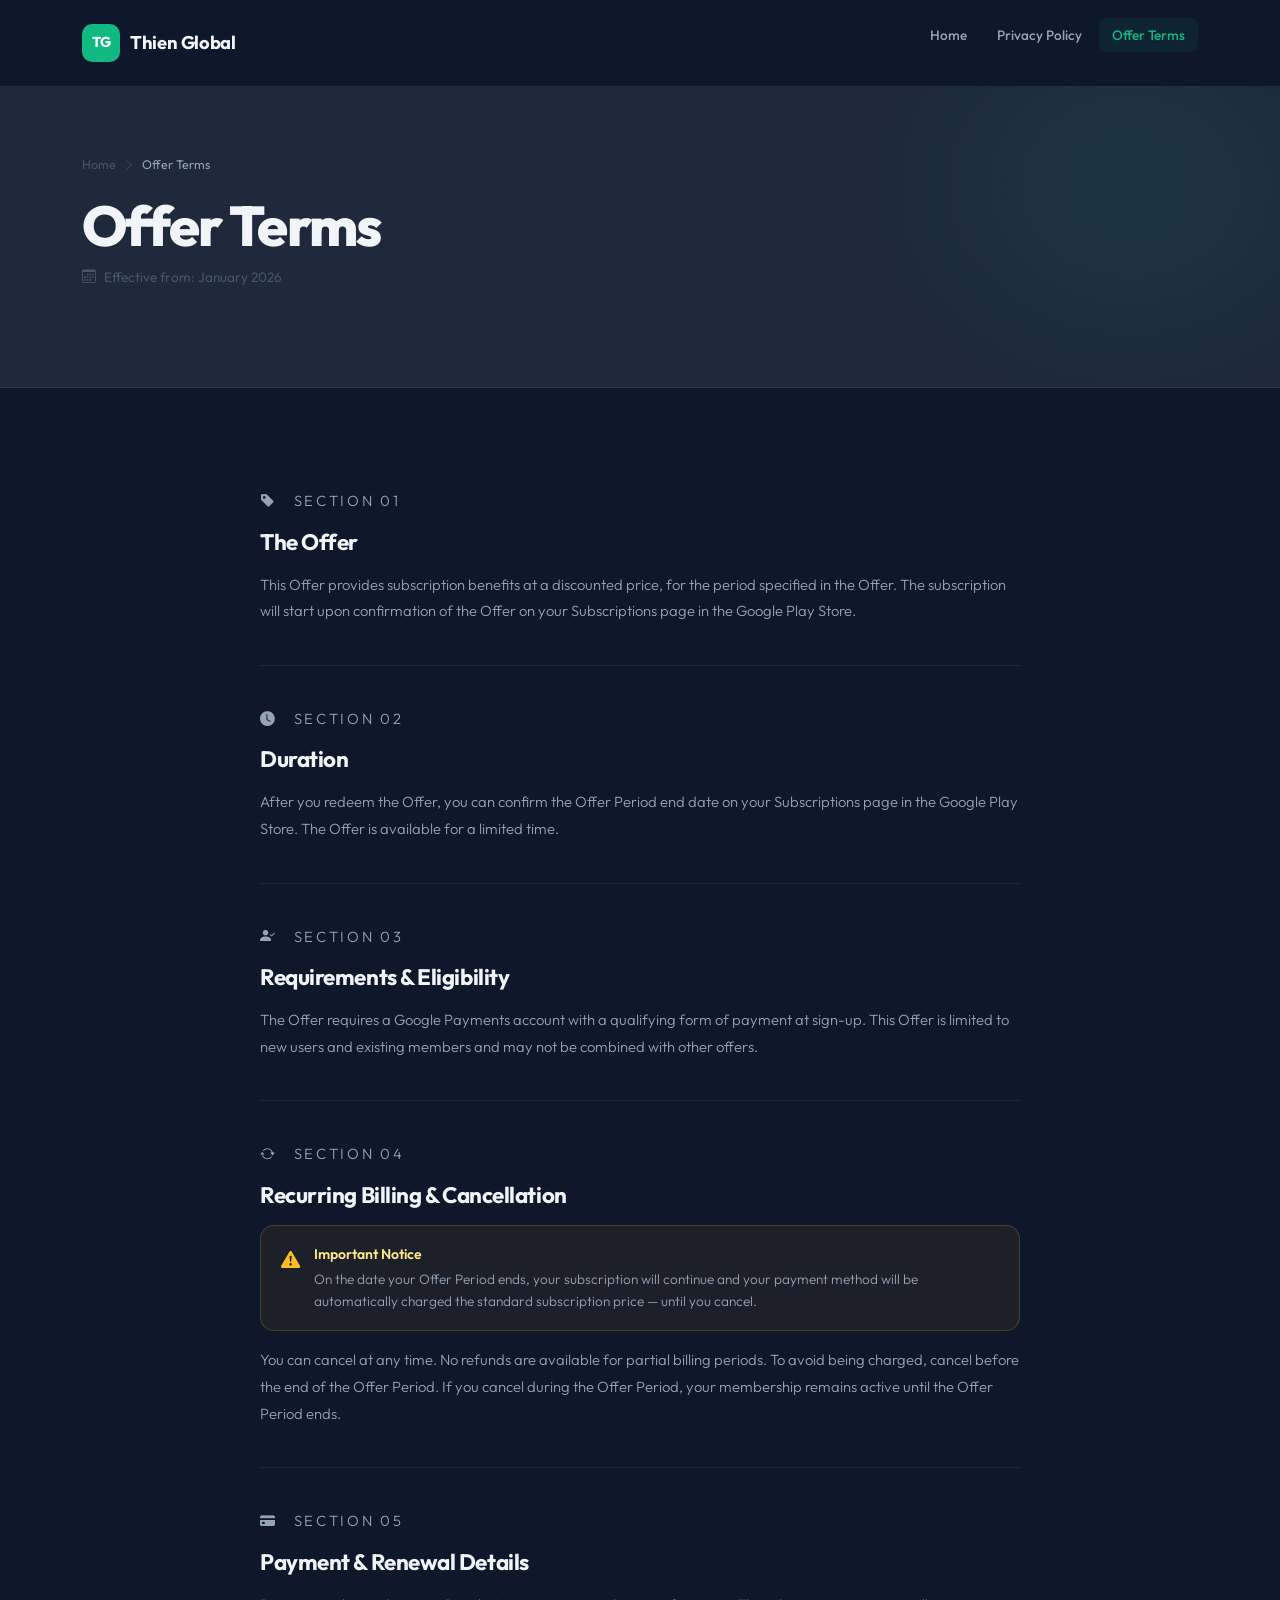
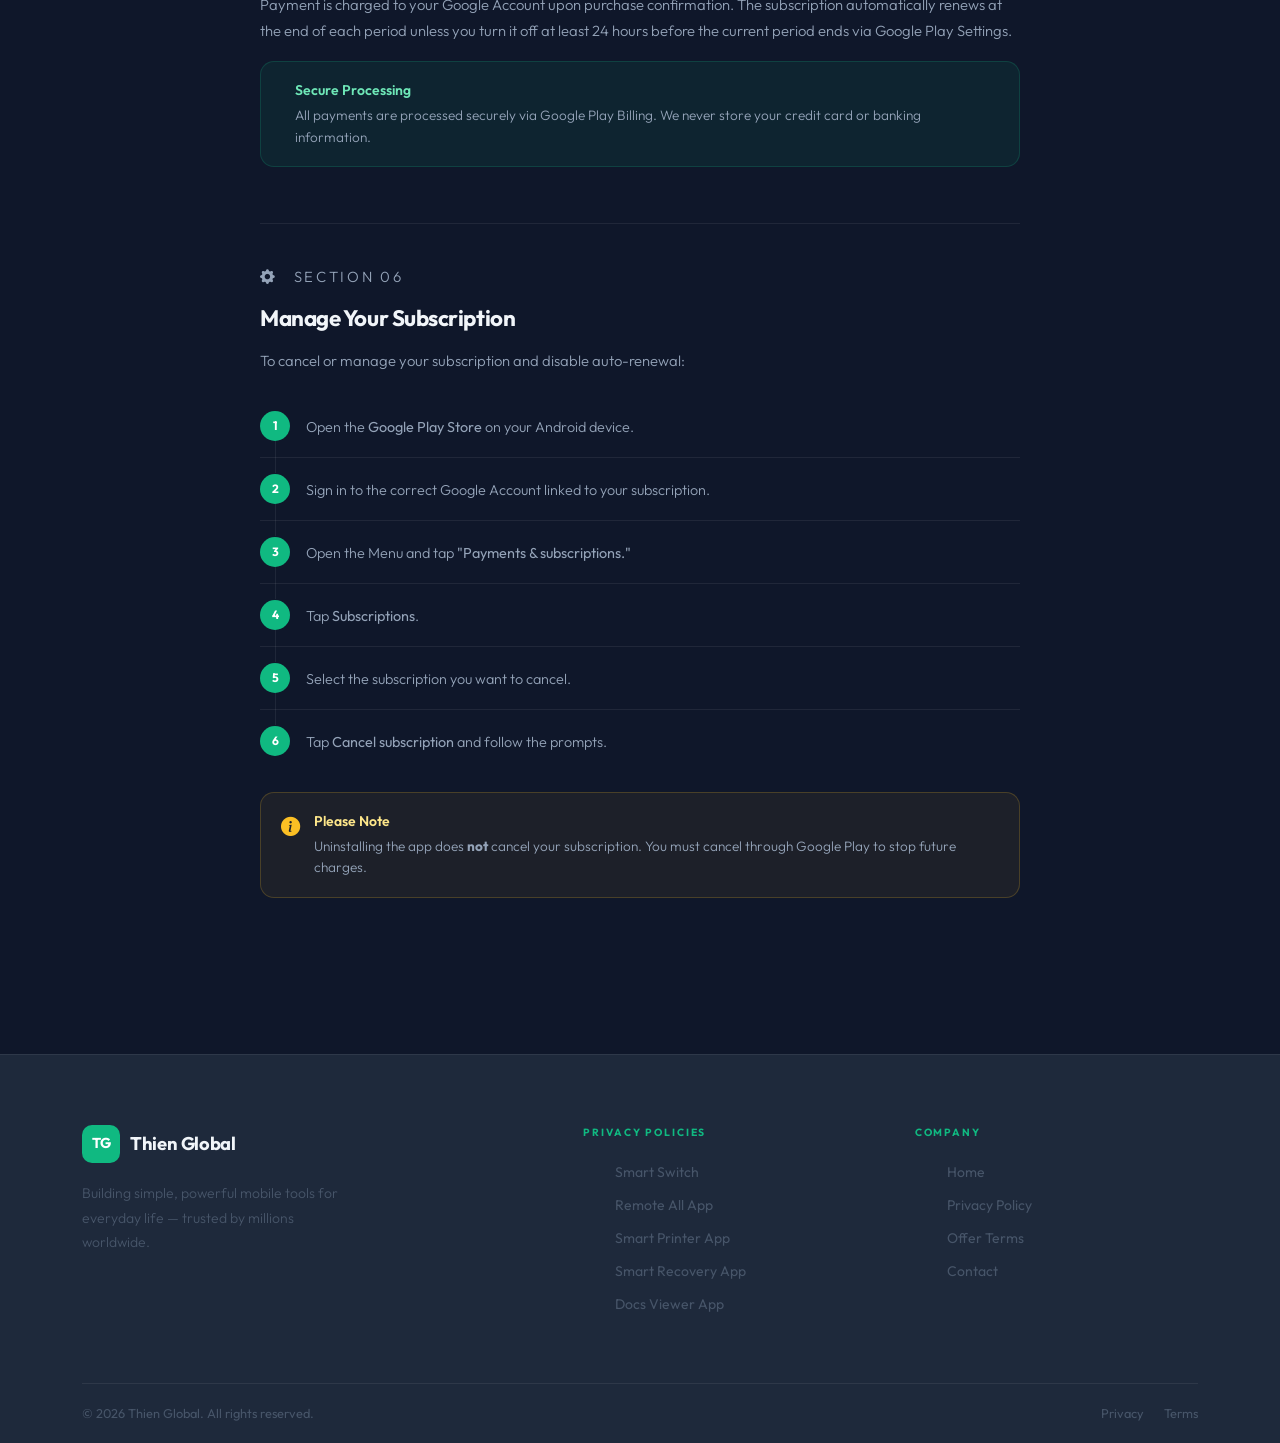
==== offer-terms/index.html @ 39b0b525 "first commit" ====
<!DOCTYPE html>
<html lang="en">
<head>
    <meta charset="UTF-8">
    <meta name="viewport" content="width=device-width, initial-scale=1.0">
    <title>Offer Terms — Thien Global</title>
    <meta name="robots" content="noindex, nofollow">
    <link rel="icon" type="image/png" sizes="32x32" href="/images/favicon.png">
    <link href="https://cdn.jsdelivr.net/npm/bootstrap@5.3.2/dist/css/bootstrap.min.css" rel="stylesheet">
    <link rel="stylesheet" href="https://cdn.jsdelivr.net/npm/bootstrap-icons@1.11.3/font/bootstrap-icons.min.css">
    <link href="https://fonts.googleapis.com/css2?family=Outfit:wght@300;400;500;600;700;800&family=Playfair+Display:ital,wght@0,700;1,600&display=swap" rel="stylesheet">
    <link rel="stylesheet" href="style.css">
</head>
<body>

    <div class="loader-wrap" id="loader">
        <svg class="loader-logo" viewBox="0 0 60 60" fill="none">
            <rect x="4" y="4" width="52" height="52" rx="14" stroke="#10b981" stroke-width="2" stroke-dasharray="200" stroke-dashoffset="200">
                <animate attributeName="stroke-dashoffset" from="200" to="0" dur="0.9s" fill="freeze"/>
            </rect>
            <text x="50%" y="54%" dominant-baseline="middle" text-anchor="middle" fill="#10b981" font-family="Outfit" font-weight="700" font-size="22">TG</text>
        </svg>
    </div>

    <button class="scroll-top" id="scrollTop"><i class="bi bi-arrow-up-short"></i></button>

    <header class="site-header scrolled" id="siteHeader">
        <div class="container">
            <nav class="nav-inner">
                <a href="/" class="nav-logo">
                    <div class="logo-icon">TG</div>
                    <span class="logo-text">Thien Global</span>
                </a>
                <button class="nav-toggle" id="navToggle"><span></span><span></span><span></span></button>
                <ul class="nav-links" id="navLinks">
                    <li><a href="/" class="nav-link">Home</a></li>
                    <li><a href="/privacy-policy/" class="nav-link">Privacy Policy</a></li>
                    <li><a href="/offer-terms/" class="nav-link active">Offer Terms</a></li>
                </ul>
            </nav>
        </div>
    </header>

    <div class="inner-hero">
        <div class="inner-hero-bg"><div class="ih-blob"></div></div>
        <div class="container">
            <div class="ih-breadcrumb">
                <a href="/">Home</a>
                <i class="bi bi-chevron-right"></i>
                <span>Offer Terms</span>
            </div>
            <h1 class="ih-title">Offer Terms</h1>
            <p class="ih-meta"><i class="bi bi-calendar3 me-2"></i>Effective from: January 2026</p>
        </div>
    </div>

    <div class="policy-layout">
        <div class="container">
            <div class="offer-layout">

                <div class="ot-block">
                    <p class="ot-step-num"><i class="bi bi-tag-fill me-2"></i>Section 01</p>
                    <h2>The Offer</h2>
                    <p>This Offer provides subscription benefits at a discounted price, for the period specified in the Offer. The subscription will start upon confirmation of the Offer on your Subscriptions page in the Google Play Store.</p>
                </div>

                <div class="ot-block">
                    <p class="ot-step-num"><i class="bi bi-clock-fill me-2"></i>Section 02</p>
                    <h2>Duration</h2>
                    <p>After you redeem the Offer, you can confirm the Offer Period end date on your Subscriptions page in the Google Play Store. The Offer is available for a limited time.</p>
                </div>

                <div class="ot-block">
                    <p class="ot-step-num"><i class="bi bi-person-check-fill me-2"></i>Section 03</p>
                    <h2>Requirements &amp; Eligibility</h2>
                    <p>The Offer requires a Google Payments account with a qualifying form of payment at sign-up. This Offer is limited to new users and existing members and may not be combined with other offers.</p>
                </div>

                <div class="ot-block">
                    <p class="ot-step-num"><i class="bi bi-arrow-repeat me-2"></i>Section 04</p>
                    <h2>Recurring Billing &amp; Cancellation</h2>
                    <div class="info-box info-warning">
                        <i class="bi bi-exclamation-triangle-fill"></i>
                        <div>
                            <strong>Important Notice</strong>
                            <p>On the date your Offer Period ends, your subscription will continue and your payment method will be automatically charged the standard subscription price — until you cancel.</p>
                        </div>
                    </div>
                    <p>You can cancel at any time. No refunds are available for partial billing periods. To avoid being charged, cancel before the end of the Offer Period. If you cancel during the Offer Period, your membership remains active until the Offer Period ends.</p>
                </div>

                <div class="ot-block">
                    <p class="ot-step-num"><i class="bi bi-credit-card-fill me-2"></i>Section 05</p>
                    <h2>Payment &amp; Renewal Details</h2>
                    <p>Payment is charged to your Google Account upon purchase confirmation. The subscription automatically renews at the end of each period unless you turn it off at least 24 hours before the current period ends via Google Play Settings.</p>
                    <div class="info-box info-safe">
                        <i class="bi bi-shield-check-fill"></i>
                        <div>
                            <strong>Secure Processing</strong>
                            <p>All payments are processed securely via Google Play Billing. We never store your credit card or banking information.</p>
                        </div>
                    </div>
                </div>

                <div class="ot-block">
                    <p class="ot-step-num"><i class="bi bi-gear-fill me-2"></i>Section 06</p>
                    <h2>Manage Your Subscription</h2>
                    <p>To cancel or manage your subscription and disable auto-renewal:</p>
                    <div class="steps-list">
                        <div class="step-row">
                            <div class="step-idx">1</div>
                            <span>Open the <strong>Google Play Store</strong> on your Android device.</span>
                        </div>
                        <div class="step-row">
                            <div class="step-idx">2</div>
                            <span>Sign in to the correct Google Account linked to your subscription.</span>
                        </div>
                        <div class="step-row">
                            <div class="step-idx">3</div>
                            <span>Open the Menu and tap <strong>"Payments &amp; subscriptions."</strong></span>
                        </div>
                        <div class="step-row">
                            <div class="step-idx">4</div>
                            <span>Tap <strong>Subscriptions</strong>.</span>
                        </div>
                        <div class="step-row">
                            <div class="step-idx">5</div>
                            <span>Select the subscription you want to cancel.</span>
                        </div>
                        <div class="step-row">
                            <div class="step-idx">6</div>
                            <span>Tap <strong>Cancel subscription</strong> and follow the prompts.</span>
                        </div>
                    </div>
                    <div class="info-box info-warning" style="margin-top:20px">
                        <i class="bi bi-info-circle-fill"></i>
                        <div>
                            <strong>Please Note</strong>
                            <p>Uninstalling the app does <b style="font-weight: bold;">not</b> cancel your subscription. You must cancel through Google Play to stop future charges.</p>
                        </div>
                    </div>
                </div>

            </div>
        </div>
    </div>

    <footer class="site-footer">
        <div class="container">
            <div class="footer-grid">
                <div class="footer-brand-col">
                    <a href="/" class="footer-logo">
                        <div class="logo-icon">TG</div>
                        <span class="logo-text">Thien Global</span>
                    </a>
                    <p class="footer-tagline">Building simple, powerful mobile tools for everyday life — trusted by millions worldwide.</p>
                </div>
                <div>
                    <p class="footer-heading">Privacy Policies</p>
                    <ul class="footer-links">
                        <li><a href="/data-transfer/">Smart Switch</a></li>
                        <li><a href="/remote-all/">Remote All App</a></li>
                        <li><a href="/smart-printer/">Smart Printer App</a></li>
                        <li><a href="/smart-recovery/">Smart Recovery App</a></li>
                        <li><a href="/docs-reader/">Docs Viewer App</a></li>
                    </ul>
                </div>
                <div>
                    <p class="footer-heading">Company</p>
                    <ul class="footer-links">
                        <li><a href="/">Home</a></li>
                        <li><a href="/privacy-policy/">Privacy Policy</a></li>
                        <li><a href="/offer-terms/">Offer Terms</a></li>
                        <li><a href="mailto:support@thienglobal.com">Contact</a></li>
                    </ul>
                </div>
            </div>
            <div class="footer-bar">
                <p>&copy; 2026 Thien Global. All rights reserved.</p>
                <div class="footer-bar-links">
                    <a href="/privacy-policy/">Privacy</a>
                    <a href="/offer-terms/">Terms</a>
                </div>
            </div>
        </div>
    </footer>

    <script src="https://cdn.jsdelivr.net/npm/bootstrap@5.3.0/dist/js/bootstrap.bundle.min.js"></script>
    <script>
        window.addEventListener('load', () => {
            setTimeout(() => {
                document.getElementById('loader').style.opacity = '0';
                setTimeout(() => document.getElementById('loader').style.display = 'none', 500);
            }, 900);
        });
        const header = document.getElementById('siteHeader');
        const scrollTop = document.getElementById('scrollTop');
        window.addEventListener('scroll', () => {
            header.classList.toggle('scrolled', window.scrollY > 60);
            scrollTop.classList.toggle('visible', window.scrollY > 400);
        });
        scrollTop.addEventListener('click', () => window.scrollTo({ top: 0, behavior: 'smooth' }));
        const toggle = document.getElementById('navToggle');
        const links  = document.getElementById('navLinks');
        toggle.addEventListener('click', () => { toggle.classList.toggle('open'); links.classList.toggle('open'); });
    </script>
</body>
</html>
---- offer-terms/style.css ----
/* ================================================
   THIEN GLOBAL v2 — Inner Pages CSS
   ================================================ */

:root {
    --em:        #10b981;
    --em-dark:   #059669;
    --em-light:  #6ee7b7;
    --em-faint:  rgba(16,185,129,.08);
    --em-border: rgba(16,185,129,.2);

    --bg:        #0f172a;
    --bg-2:      #1e293b;
    --bg-3:      #334155;
    --bg-card:   #1e293b;

    --text:      #f1f5f9;
    --text-2:    #94a3b8;
    --text-3:    #475569;

    --border:    rgba(255,255,255,.07);
    --radius:    14px;
    --r-sm:      8px;
    --r-xl:      22px;

    --ff-sans:   'Outfit', sans-serif;
    --ff-serif:  'Playfair Display', Georgia, serif;
    --ease:      cubic-bezier(.4,0,.2,1);
    --t:         0.28s;
}

*, *::before, *::after { margin:0; padding:0; box-sizing:border-box; }
html { scroll-behavior: smooth; }
body {
    background: var(--bg);
    color: var(--text);
    font-family: var(--ff-sans);
    font-weight: 400;
    overflow-x: hidden;
    -webkit-font-smoothing: antialiased;
}

::-webkit-scrollbar { width: 5px; }
::-webkit-scrollbar-track { background: var(--bg); }
::-webkit-scrollbar-thumb { background: var(--bg-3); border-radius: 10px; }

/* ── Loader ─────────────────────── */
.loader-wrap {
    position: fixed; inset: 0; z-index: 9999;
    background: var(--bg);
    display: flex; align-items: center; justify-content: center;
    transition: opacity .5s var(--ease);
}
.loader-logo { width: 64px; height: 64px; }

/* ── Scroll Top ─────────────────── */
.scroll-top {
    position: fixed; bottom: 28px; right: 28px; z-index: 999;
    width: 42px; height: 42px;
    background: var(--em); color: #fff;
    border: none; border-radius: 50%;
    display: flex; align-items: center; justify-content: center;
    font-size: 1.3rem; cursor: pointer;
    opacity: 0; visibility: hidden; pointer-events: none;
    transition: all var(--t) var(--ease);
    box-shadow: 0 4px 20px rgba(16,185,129,.35);
}
.scroll-top.visible { opacity: 1; visibility: visible; pointer-events: auto; }
.scroll-top:hover { background: var(--em-dark); transform: translateY(-3px); }

/* ── Header ─────────────────────── */
.site-header {
    position: sticky; top: 0; z-index: 1000;
    padding: 0;
    transition: background var(--t) var(--ease), box-shadow var(--t) var(--ease);
}
.site-header.scrolled {
    background: rgba(15,23,42,.92);
    backdrop-filter: blur(18px);
    box-shadow: 0 1px 0 var(--border);
}
.nav-inner { display: flex; align-items: center; justify-content: space-between; padding: 18px 0; gap: 24px; }
.nav-logo { display: flex; align-items: center; gap: 10px; text-decoration: none; }
.logo-icon { width: 38px; height: 38px; background: var(--em); color: #fff; border-radius: 10px; display: flex; align-items: center; justify-content: center; font-weight: 700; font-size: .9rem; }
.logo-text { font-size: 1.15rem; font-weight: 700; color: var(--text); letter-spacing: -.02em; }
.nav-toggle { display: none; flex-direction: column; gap: 5px; background: none; border: 1px solid var(--border); border-radius: var(--r-sm); padding: 9px 11px; cursor: pointer; }
.nav-toggle span { display: block; width: 18px; height: 1.5px; background: var(--text-2); border-radius: 2px; transition: var(--t) var(--ease); }
.nav-toggle.open span:nth-child(1) { transform: translateY(6.5px) rotate(45deg); }
.nav-toggle.open span:nth-child(2) { opacity: 0; }
.nav-toggle.open span:nth-child(3) { transform: translateY(-6.5px) rotate(-45deg); }
.nav-links { display: flex; align-items: center; gap: 4px; list-style: none; }
.nav-link { display: block; padding: 7px 13px; font-size: .85rem; font-weight: 500; color: var(--text-2); text-decoration: none; border-radius: var(--r-sm); transition: color var(--t), background var(--t); }
.nav-link:hover, .nav-link.active { color: var(--em); background: var(--em-faint); }

/* ── Inner Hero ─────────────────── */
.inner-hero {
    position: relative; overflow: hidden;
    padding: 70px 0 60px;
    background: var(--bg-2);
    border-bottom: 1px solid var(--border);
}
.inner-hero-bg { position: absolute; inset: 0; pointer-events: none; }
.ih-blob {
    position: absolute;
    width: 500px; height: 400px;
    background: radial-gradient(ellipse, rgba(16,185,129,.12) 0%, transparent 70%);
    top: -100px; right: -100px;
    border-radius: 50%;
    filter: blur(60px);
}
.ih-breadcrumb {
    display: flex; align-items: center; gap: 8px;
    font-size: .78rem; color: var(--text-3);
    margin-bottom: 20px;
}
.ih-breadcrumb a { color: var(--text-3); text-decoration: none; transition: color var(--t); }
.ih-breadcrumb a:hover { color: var(--em); }
.ih-breadcrumb i { font-size: .65rem; }
.ih-breadcrumb span { color: var(--text-2); }

.ih-title {
    font-size: clamp(2.2rem, 5vw, 3.5rem);
    font-weight: 800; letter-spacing: -.03em;
    color: var(--text); margin-bottom: 10px; line-height: 1.1;
}
.ih-meta { font-size: .85rem; color: var(--text-3); margin-bottom: 40px; }

/* Overview Cards */
.overview-cards {
    display: grid;
    grid-template-columns: repeat(auto-fit, minmax(210px, 1fr));
    gap: 12px;
    margin-top: 40px;
    position: relative; z-index: 2;
}
.ov-card {
    background: var(--bg);
    border: 1px solid var(--border);
    border-radius: var(--radius);
    padding: 16px 20px;
    display: flex; align-items: center; gap: 14px;
}
.ov-icon {
    width: 38px; height: 38px;
    background: var(--em-faint);
    border: 1px solid var(--em-border);
    border-radius: 10px;
    display: flex; align-items: center; justify-content: center;
    color: var(--em); font-size: 1rem; flex-shrink: 0;
}
.ov-label { font-size: .65rem; font-weight: 600; text-transform: uppercase; letter-spacing: .1em; color: var(--text-3); margin-bottom: 2px; }
.ov-val { font-size: .85rem; font-weight: 600; color: var(--text); }

/* ── Policy Layout ──────────────── */
.policy-layout {
    padding: 60px 0 100px;
    background: var(--bg);
}
.policy-layout-inner {
    display: grid;
    grid-template-columns: 240px 1fr;
    gap: 48px;
    align-items: start;
}

/* ── Sidebar ────────────────────── */
.policy-sidebar {
    position: sticky; top: 90px;
    background: var(--bg-2);
    border: 1px solid var(--border);
    border-radius: var(--radius);
    padding: 24px 20px;
}
.sidebar-title {
    font-size: .65rem; font-weight: 700;
    text-transform: uppercase; letter-spacing: .18em;
    color: var(--em); margin-bottom: 16px;
    padding-bottom: 12px; border-bottom: 1px solid var(--border);
}
.sidebar-nav { display: flex; flex-direction: column; gap: 2px; max-height: 460px; overflow-y: auto; }
.sidebar-nav::-webkit-scrollbar { width: 3px; }
.sidebar-nav::-webkit-scrollbar-thumb { background: var(--bg-3); border-radius: 2px; }

.sn-item {
    display: flex; align-items: center; gap: 10px;
    padding: 7px 10px;
    border-radius: var(--r-sm);
    text-decoration: none;
    color: var(--text-3);
    font-size: .8rem; font-weight: 400;
    transition: all var(--t) var(--ease);
    cursor: pointer;
}
.sn-item:hover { color: var(--text); background: var(--border); }
.sn-item.active { color: var(--em); background: var(--em-faint); font-weight: 500; }
.sn-num { font-size: .65rem; font-weight: 700; color: var(--text-3); width: 20px; flex-shrink: 0; font-variant-numeric: tabular-nums; }
.sn-item.active .sn-num { color: var(--em); }

.sidebar-progress {
    margin-top: 16px; padding-top: 14px;
    border-top: 1px solid var(--border);
    display: flex; align-items: center; gap: 10px;
}
.sp-track {
    flex: 1; height: 80px;
    background: var(--border);
    border-radius: 4px; overflow: hidden;
    writing-mode: vertical-lr;
    rotate: 180deg;
}
.sp-fill {
    width: 100%; height: 0%;
    background: var(--em);
    border-radius: 4px;
    transition: height .2s var(--ease);
}
#spPct { font-size: .65rem; font-weight: 700; color: var(--text-3); }

/* ── Policy Section Blocks ──────── */
.policy-main { display: flex; flex-direction: column; gap: 0; }

.ps-block {
    display: grid;
    grid-template-columns: 48px 1fr;
    gap: 24px;
    padding: 40px 0;
    border-bottom: 1px solid var(--border);
    scroll-margin-top: 120px;
}
.ps-block:last-child { border-bottom: none; }

.ps-num {
    font-size: .75rem; font-weight: 800;
    color: var(--em-border);
    letter-spacing: .05em;
    padding-top: 6px;
    font-variant-numeric: tabular-nums;
}

.ps-content h2 {
    font-size: 1.35rem; font-weight: 700;
    color: var(--text); letter-spacing: -.02em;
    margin-bottom: 16px; line-height: 1.2;
}
.ps-content p {
    font-size: .925rem; color: var(--text-2);
    line-height: 1.8; font-weight: 300;
    margin-bottom: 14px;
}
.ps-content p:last-child { margin-bottom: 0; }
.ps-content ul { padding-left: 18px; margin-bottom: 14px; }
.ps-content ul li { font-size: .925rem; color: var(--text-2); font-weight: 300; line-height: 1.7; margin-bottom: 6px; }
.ps-content a { color: var(--em); text-decoration: none; transition: color var(--t); }
.ps-content a:hover { color: var(--em-light); text-decoration: underline; }
.ps-content strong { color: var(--text); font-weight: 600; }

/* App list grid */
.app-list-grid {
    display: grid; grid-template-columns: repeat(auto-fill, minmax(200px, 1fr));
    gap: 8px; margin-top: 16px;
}
.alg-item {
    display: flex; align-items: center; gap: 8px;
    font-size: .85rem; color: var(--text-2); font-weight: 400;
}
.alg-item i { color: var(--em); font-size: .8rem; flex-shrink: 0; }

/* No-collect list */
.no-collect-list {
    display: flex; flex-direction: column; gap: 8px; margin-top: 16px;
}
.nc-item {
    display: flex; align-items: center; gap: 10px;
    background: rgba(239,68,68,.06);
    border: 1px solid rgba(239,68,68,.15);
    border-radius: var(--r-sm);
    padding: 10px 14px;
    font-size: .875rem; color: var(--text-2); font-weight: 400;
}
.nc-item i { color: #ef4444; font-size: .85rem; flex-shrink: 0; }

/* Perm chips */
.perm-grid {
    display: flex; flex-wrap: wrap; gap: 8px;
    margin: 16px 0;
}
.perm-chip {
    display: inline-flex; align-items: center; gap: 6px;
    background: var(--bg-2);
    border: 1px solid var(--border);
    border-radius: 50px;
    padding: 6px 14px;
    font-size: .78rem; font-weight: 500;
    color: var(--text-2);
    transition: all var(--t);
}
.perm-chip i { color: var(--em); font-size: .8rem; }
.perm-chip:hover { border-color: var(--em-border); color: var(--text); }

/* Note text */
.note-text {
    background: var(--em-faint);
    border: 1px solid var(--em-border);
    border-radius: var(--r-sm);
    padding: 10px 14px;
    font-size: .82rem !important;
    color: var(--em-light) !important;
    margin-top: 16px !important;
}

/* Third-party cards */
.tp-cards {
    display: grid; grid-template-columns: repeat(auto-fill, minmax(175px, 1fr));
    gap: 10px; margin: 16px 0;
}
.tp-card {
    display: flex; align-items: center; gap: 10px;
    background: var(--bg-2);
    border: 1px solid var(--border);
    border-radius: var(--r-sm);
    padding: 12px 14px;
    text-decoration: none;
    font-size: .85rem; color: var(--text-2); font-weight: 500;
    transition: all var(--t);
}
.tp-card i:first-child { color: var(--em); font-size: .95rem; flex-shrink: 0; }
.tp-card:hover { border-color: var(--em-border); color: var(--text); transform: translateY(-2px); }
.tp-ext { font-size: .7rem; margin-left: auto; color: var(--text-3); }

/* Subsect label */
.subsect-label {
    font-size: .65rem; font-weight: 700;
    text-transform: uppercase; letter-spacing: .18em;
    color: var(--em); margin: 24px 0 12px !important;
}

/* Adv table */
.adv-table-wrap { border-radius: var(--radius); overflow: hidden; border: 1px solid var(--border); }
.adv-table { width: 100%; border-collapse: collapse; font-size: .875rem; }
.adv-table thead tr { background: var(--bg-2); }
.adv-table th {
    padding: 11px 16px; text-align: left;
    font-size: .65rem; font-weight: 700;
    text-transform: uppercase; letter-spacing: .15em;
    color: var(--text-3); border-bottom: 1px solid var(--border);
}
.adv-table td {
    padding: 11px 16px;
    color: var(--text-2); font-weight: 300;
    border-bottom: 1px solid var(--border);
    vertical-align: middle;
}
.adv-table tbody tr:last-child td { border-bottom: none; }
.adv-table tbody tr:hover td { background: rgba(255,255,255,.02); }
.adv-table a { color: var(--em); text-decoration: none; font-size: .8rem; font-weight: 500; }
.adv-table a:hover { text-decoration: underline; }
.adv-table a i { font-size: .65rem; margin-left: 3px; }

/* Info boxes */
.info-box {
    display: flex; align-items: flex-start; gap: 14px;
    border-radius: var(--radius);
    padding: 18px 20px;
    margin: 16px 0;
}
.info-box > i { font-size: 1.2rem; flex-shrink: 0; margin-top: 2px; }
.info-box strong { display: block; font-size: .875rem; font-weight: 600; margin-bottom: 4px; }
.info-box p { font-size: .85rem !important; line-height: 1.6 !important; margin: 0 !important; }
.info-safe { background: var(--em-faint); border: 1px solid var(--em-border); }
.info-safe > i { color: var(--em); }
.info-safe strong { color: var(--em-light); }
.info-safe p { color: var(--text-2) !important; }
.info-warning { background: rgba(251,191,36,.06); border: 1px solid rgba(251,191,36,.2); }
.info-warning > i { color: #fbbf24; }
.info-warning strong { color: #fde68a; }
.info-warning p { color: var(--text-2) !important; }
.info-warning a { color: var(--em) !important; }

/* Contact CTA */
.contact-cta {
    display: flex; align-items: center; gap: 16px;
    background: var(--bg-2);
    border: 1px solid var(--border);
    border-radius: var(--radius);
    padding: 20px 24px;
    text-decoration: none;
    margin-top: 20px;
    transition: all var(--t) var(--ease);
}
.contact-cta:hover { border-color: var(--em-border); transform: translateY(-2px); box-shadow: 0 8px 24px rgba(0,0,0,.3); }
.contact-cta-icon {
    width: 42px; height: 42px;
    background: var(--em); color: #fff;
    border-radius: 10px;
    display: flex; align-items: center; justify-content: center;
    font-size: 1rem; flex-shrink: 0;
}
.cc-label { font-size: .65rem; font-weight: 700; text-transform: uppercase; letter-spacing: .1em; color: var(--text-3); margin-bottom: 3px; }
.cc-val { font-size: .9rem; font-weight: 600; color: var(--em); }
.cc-arrow { font-size: 1.1rem; color: var(--text-3); transition: transform var(--t), color var(--t); }
.contact-cta:hover .cc-arrow { transform: translateX(4px); color: var(--em); }

/* ── Offer Terms specific ────────── */
.offer-layout { max-width: 760px; margin: 0 auto; }
.ot-block {
    padding: 40px 0;
    border-bottom: 1px solid var(--border);
}
.ot-block:last-child { border-bottom: none; }
.ot-step-num {
    display: inline-flex; align-items: center; gap: 8px;
    font-size: .65rem; font-weight: 700;
    text-transform: uppercase; letter-spacing: .18em;
    color: var(--em); margin-bottom: 14px;
}
.ot-block h2 {
    font-size: 1.4rem; font-weight: 700;
    color: var(--text); letter-spacing: -.02em;
    margin-bottom: 16px; line-height: 1.2;
}
.ot-block p {
    font-size: .925rem; color: var(--text-2);
    line-height: 1.8; font-weight: 300; margin-bottom: 14px;
}
.ot-block p:last-child { margin-bottom: 0; }

/* Steps */
.steps-list { display: flex; flex-direction: column; gap: 0; margin: 20px 0; }
.step-row {
    display: flex; align-items: flex-start; gap: 16px;
    padding: 16px 0;
    border-bottom: 1px solid var(--border);
    position: relative;
}
.step-row:last-child { border-bottom: none; }
.step-row::before {
    content: '';
    position: absolute;
    left: 15px; top: 40px; bottom: -16px;
    width: 1px; background: var(--border);
}
.step-row:last-child::before { display: none; }
.step-idx {
    width: 30px; height: 30px;
    background: var(--em); color: #fff;
    border-radius: 50%;
    display: flex; align-items: center; justify-content: center;
    font-size: .75rem; font-weight: 700;
    flex-shrink: 0; position: relative; z-index: 1;
}
.step-row span:last-child { font-size: .9rem; color: var(--text-2); font-weight: 300; line-height: 1.65; padding-top: 5px; }

/* ── Footer ─────────────────────── */
.site-footer { background: var(--bg-2); border-top: 1px solid var(--border); padding: 70px 0 0; }
.footer-grid { display: grid; grid-template-columns: 1.6fr 1fr 1fr; gap: 48px; margin-bottom: 52px; }
.footer-logo { display: inline-flex; align-items: center; gap: 10px; text-decoration: none; margin-bottom: 18px; }
.footer-tagline { font-size: .875rem; color: var(--text-3); line-height: 1.75; font-weight: 300; max-width: 280px; }
.footer-heading { font-size: .65rem; font-weight: 700; letter-spacing: .18em; text-transform: uppercase; color: var(--em); margin-bottom: 18px; }
.footer-links { list-style: none; }
.footer-links li { margin-bottom: 9px; }
.footer-links a { font-size: .875rem; color: var(--text-3); text-decoration: none; transition: color var(--t); }
.footer-links a:hover { color: var(--text); }
.footer-bar { display: flex; justify-content: space-between; align-items: center; flex-wrap: wrap; gap: 12px; padding: 20px 0; border-top: 1px solid var(--border); }
.footer-bar p { font-size: .8rem; color: var(--text-3); margin: 0; }
.footer-bar-links { display: flex; gap: 20px; }
.footer-bar-links a { font-size: .8rem; color: var(--text-3); text-decoration: none; transition: color var(--t); }
.footer-bar-links a:hover { color: var(--em); }

/* ── Responsive ─────────────────── */
@media (max-width: 991px) {
    .policy-layout-inner { grid-template-columns: 1fr; }
    .policy-sidebar { position: relative; top: 0; }
    .sidebar-nav { flex-direction: row; flex-wrap: wrap; max-height: none; gap: 4px; }
    .sn-item { flex-direction: column; text-align: center; padding: 8px 10px; }
    .sn-num { width: auto; }
    .sidebar-progress { display: none; }
    .footer-grid { grid-template-columns: 1fr 1fr; }
    .footer-brand-col { grid-column: 1 / -1; }
    .overview-cards { grid-template-columns: repeat(2, 1fr); }
}

@media (max-width: 768px) {
    .nav-toggle { display: flex; }
    .nav-links { display: none; position: absolute; top: 100%; left: 0; right: 0; background: rgba(15,23,42,.97); backdrop-filter: blur(20px); flex-direction: column; align-items: stretch; padding: 16px; border-bottom: 1px solid var(--border); gap: 4px; }
    .nav-links.open { display: flex; }
    .nav-inner { position: relative; }
    .ps-block { grid-template-columns: 1fr; gap: 8px; }
    .ps-num { display: none; }
    .adv-table thead { display: none; }
    .adv-table tbody tr { display: block; margin-bottom: 12px; border: 1px solid var(--border); border-radius: var(--r-sm); padding: 12px; }
    .adv-table tbody td { display: block; border: none; padding: 4px 0; }
    .adv-table tbody td::before { content: attr(data-label); display: block; font-size: .6rem; font-weight: 700; text-transform: uppercase; color: var(--em); margin-bottom: 2px; letter-spacing: .1em; }
    .overview-cards { grid-template-columns: 1fr; }
    .footer-grid { grid-template-columns: 1fr; gap: 28px; }
    .footer-bar { flex-direction: column; align-items: flex-start; }
    .tp-cards { grid-template-columns: 1fr 1fr; }
}
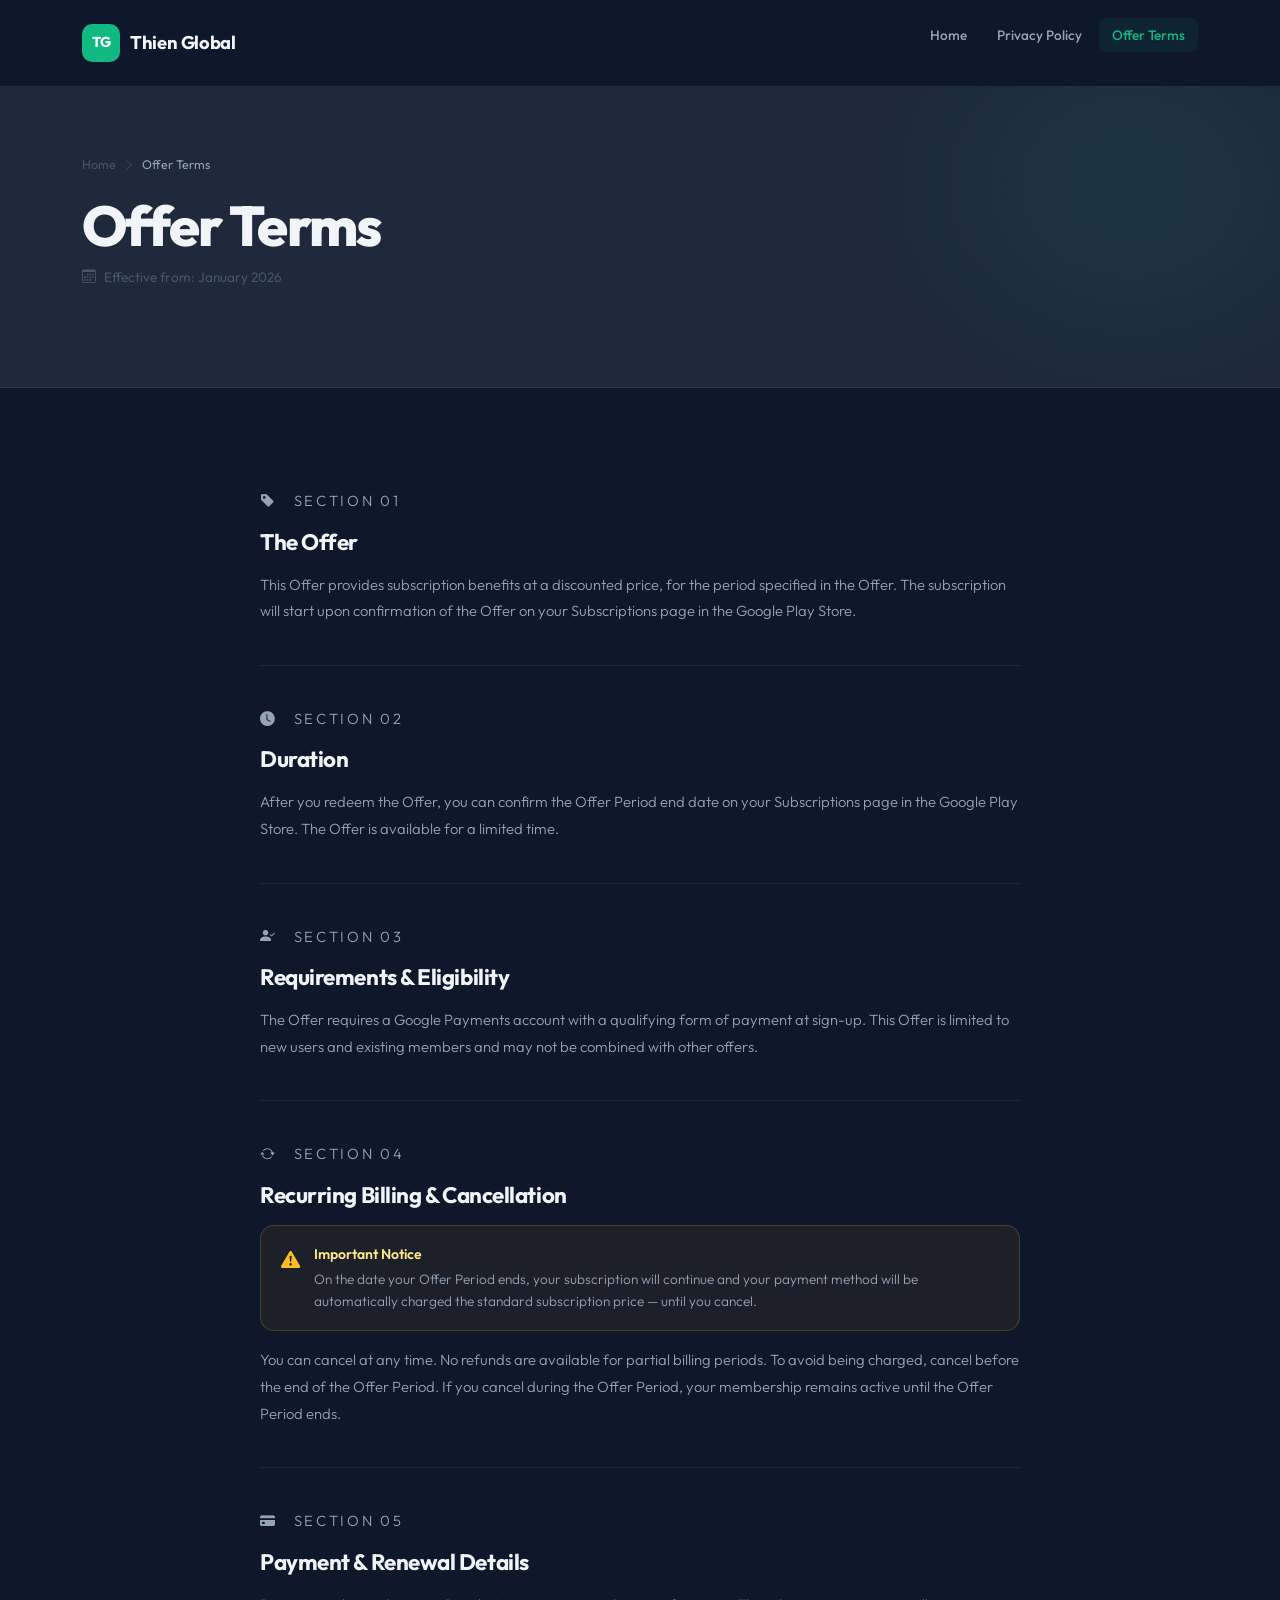
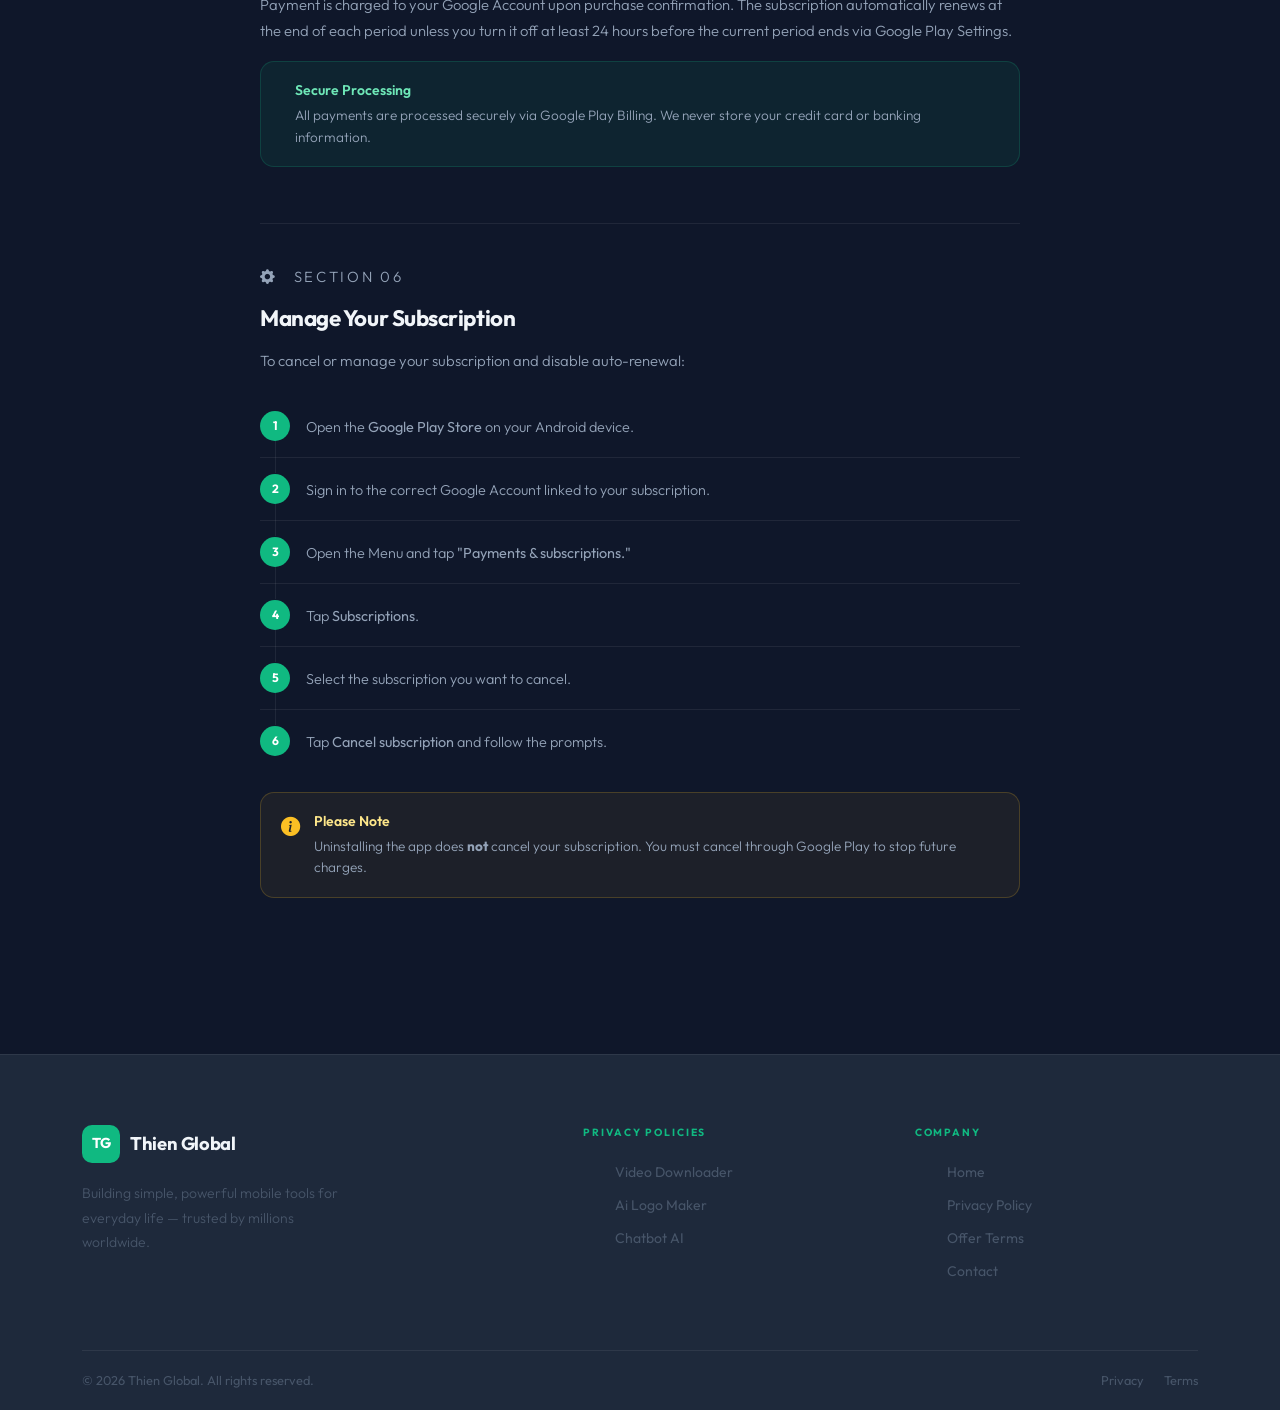
==== commit bb734544: "Change Name" ====
--- a/offer-terms/index.html
+++ b/offer-terms/index.html
@@ -158,11 +158,11 @@
                 <div>
                     <p class="footer-heading">Privacy Policies</p>
                     <ul class="footer-links">
-                        <li><a href="/data-transfer/">Smart Switch</a></li>
-                        <li><a href="/remote-all/">Remote All App</a></li>
-                        <li><a href="/smart-printer/">Smart Printer App</a></li>
-                        <li><a href="/smart-recovery/">Smart Recovery App</a></li>
-                        <li><a href="/docs-reader/">Docs Viewer App</a></li>
+                        <li><a href="">Video Downloader</a></li>
+                        <li><a href="">Ai Logo Maker</a></li>
+                        <li><a href="">Chatbot AI</a></li>
+                        <!-- <li><a href=""></a></li>
+                        <li><a href="">Docs Viewer App</a></li> -->
                     </ul>
                 </div>
                 <div>
@@ -171,7 +171,7 @@
                         <li><a href="/">Home</a></li>
                         <li><a href="/privacy-policy/">Privacy Policy</a></li>
                         <li><a href="/offer-terms/">Offer Terms</a></li>
-                        <li><a href="mailto:support@thienglobal.com">Contact</a></li>
+                        <li><a href="mailto:rafay@thienglobal.com">Contact</a></li>
                     </ul>
                 </div>
             </div>
@@ -186,23 +186,6 @@
     </footer>
 
     <script src="https://cdn.jsdelivr.net/npm/bootstrap@5.3.0/dist/js/bootstrap.bundle.min.js"></script>
-    <script>
-        window.addEventListener('load', () => {
-            setTimeout(() => {
-                document.getElementById('loader').style.opacity = '0';
-                setTimeout(() => document.getElementById('loader').style.display = 'none', 500);
-            }, 900);
-        });
-        const header = document.getElementById('siteHeader');
-        const scrollTop = document.getElementById('scrollTop');
-        window.addEventListener('scroll', () => {
-            header.classList.toggle('scrolled', window.scrollY > 60);
-            scrollTop.classList.toggle('visible', window.scrollY > 400);
-        });
-        scrollTop.addEventListener('click', () => window.scrollTo({ top: 0, behavior: 'smooth' }));
-        const toggle = document.getElementById('navToggle');
-        const links  = document.getElementById('navLinks');
-        toggle.addEventListener('click', () => { toggle.classList.toggle('open'); links.classList.toggle('open'); });
-    </script>
+    <script src="app.js"></script>
 </body>
 </html>
